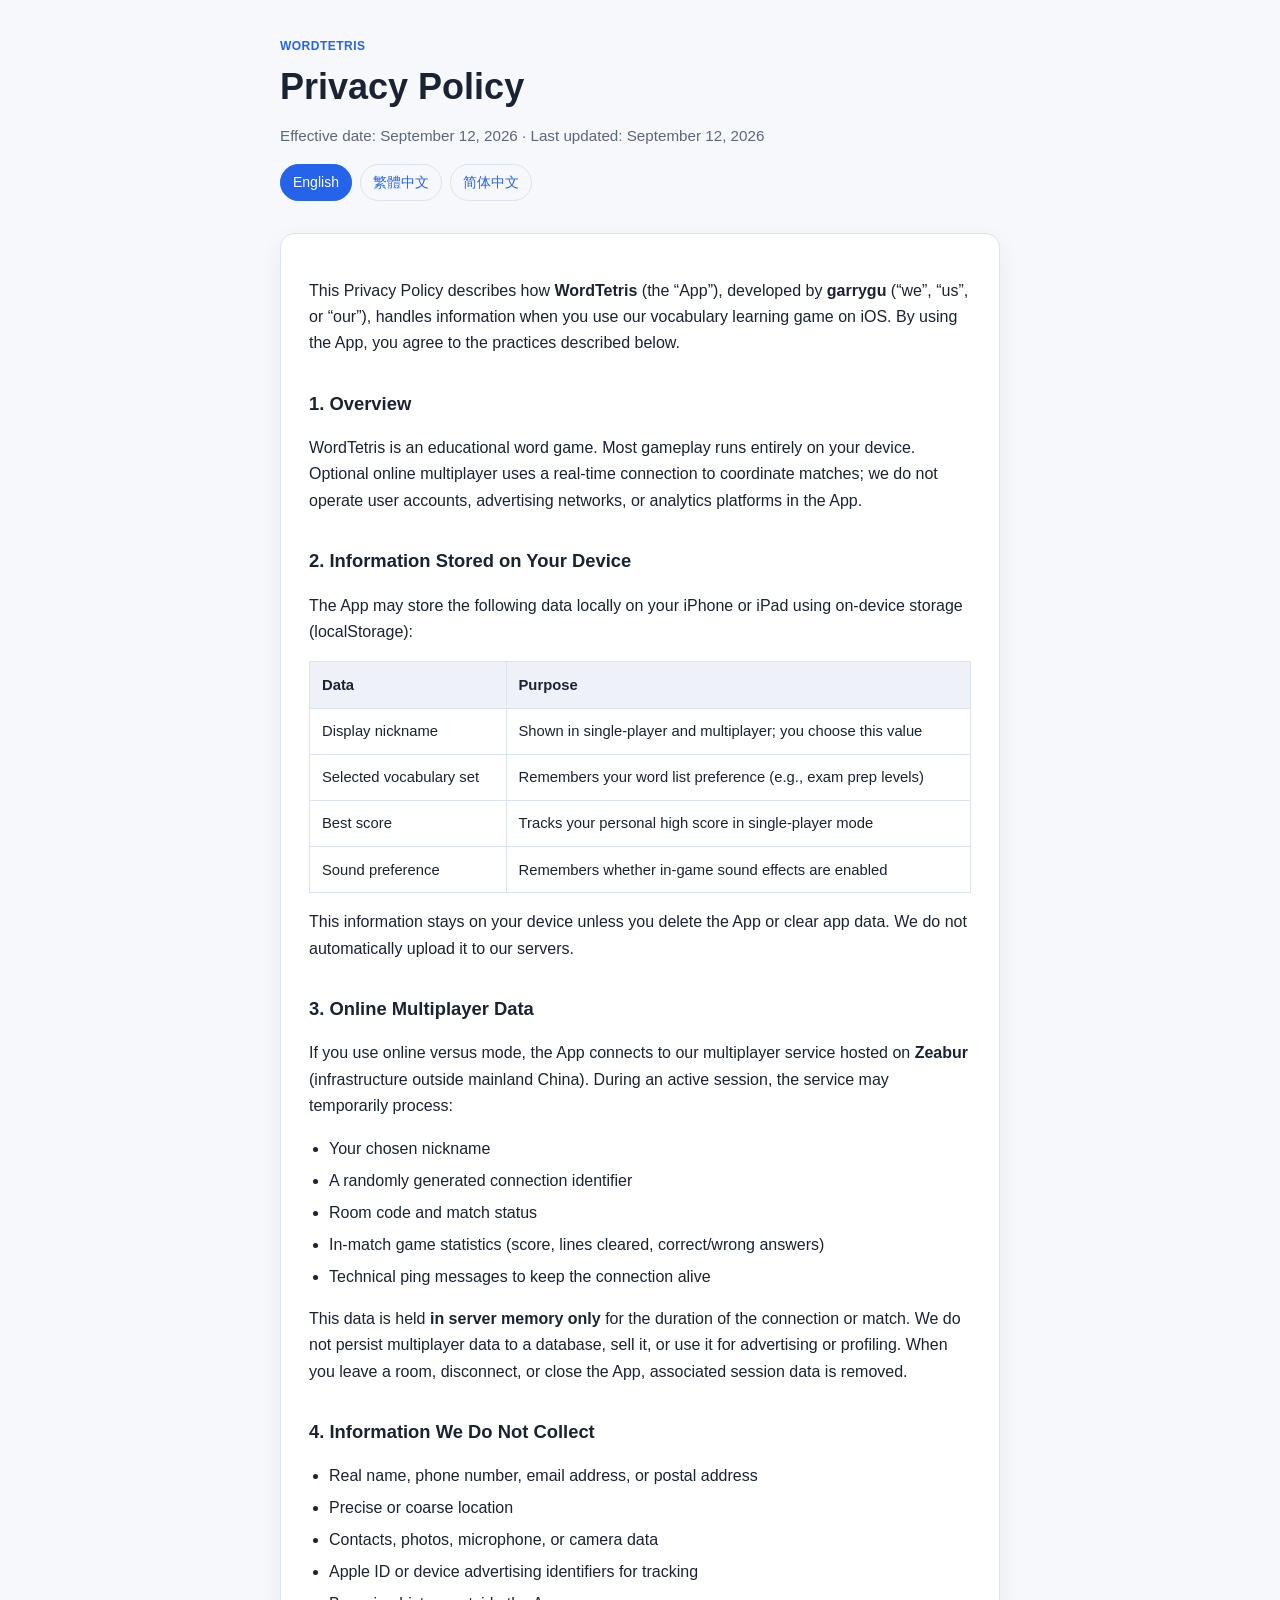
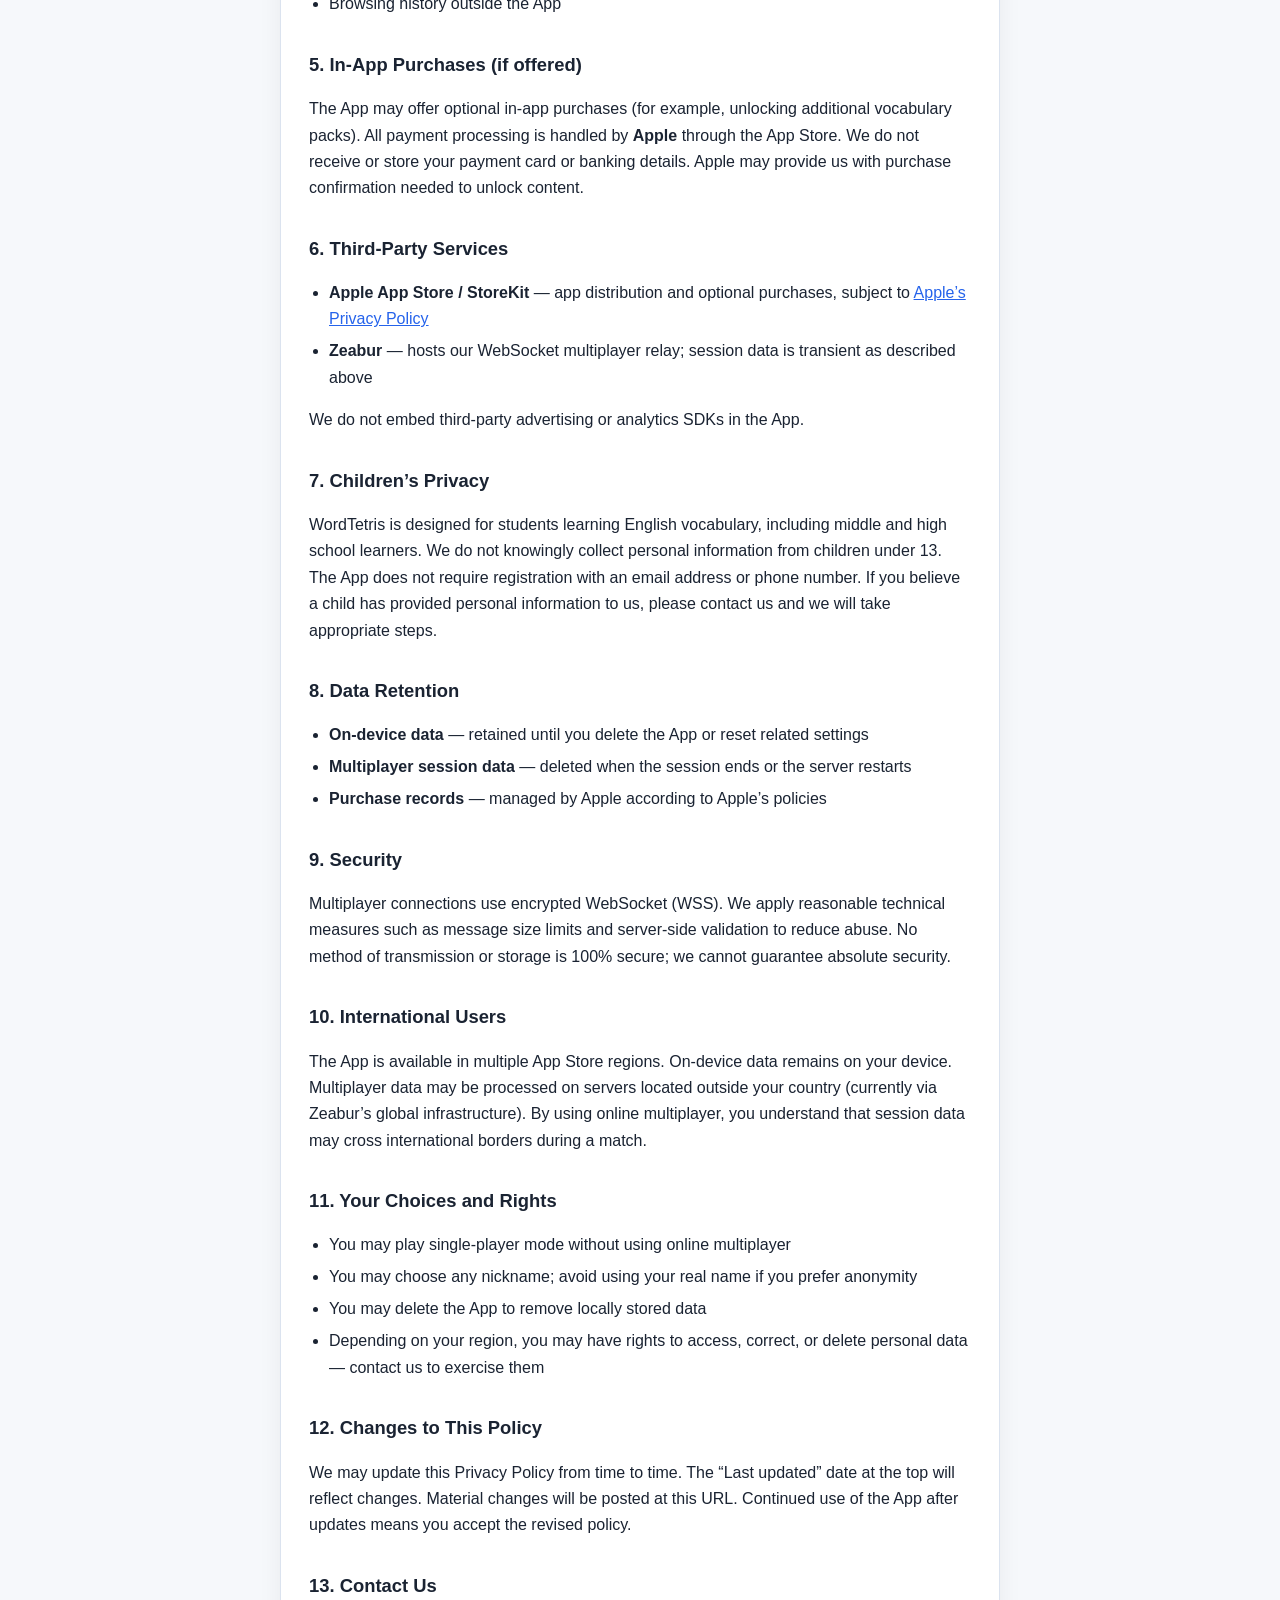
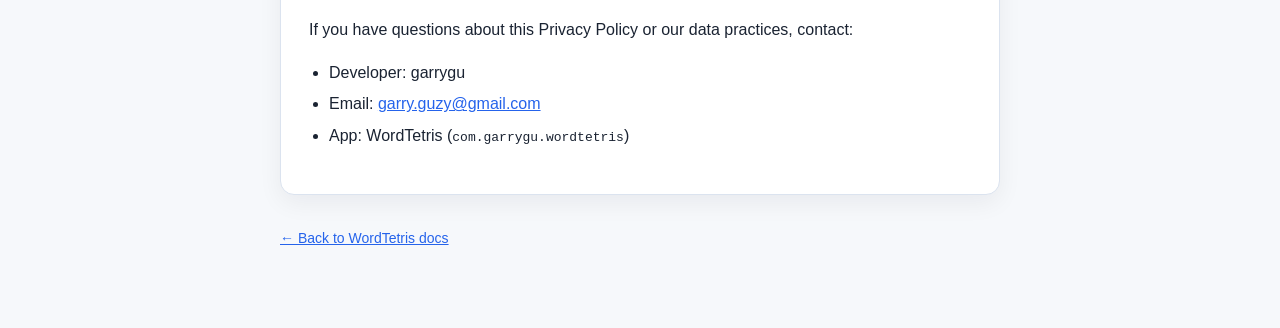
==== privacy/index.html @ 92c7fffc "Add WordTetris privacy policy pages for App Store release. Publish English and Chinese privacy polic" ====
<!DOCTYPE html>
<html lang="en">
<head>
  <meta charset="UTF-8">
  <meta name="viewport" content="width=device-width, initial-scale=1.0">
  <title>WordTetris Privacy Policy</title>
  <link rel="stylesheet" href="../assets/style.css">
  <link rel="alternate" hreflang="en" href="index.html">
  <link rel="alternate" hreflang="zh-Hant" href="zh-Hant.html">
  <link rel="alternate" hreflang="zh-Hans" href="zh-Hans.html">
</head>
<body>
  <div class="wrap">
    <header>
      <div class="badge">WordTetris</div>
      <h1>Privacy Policy</h1>
      <p class="meta">Effective date: September 12, 2026 · Last updated: September 12, 2026</p>
      <nav class="lang-nav" aria-label="Language">
        <a href="index.html" aria-current="page">English</a>
        <a href="zh-Hant.html">繁體中文</a>
        <a href="zh-Hans.html">简体中文</a>
      </nav>
    </header>

    <main class="card">
      <p>
        This Privacy Policy describes how <strong>WordTetris</strong> (the “App”), developed by
        <strong>garrygu</strong> (“we”, “us”, or “our”), handles information when you use our
        vocabulary learning game on iOS. By using the App, you agree to the practices described below.
      </p>

      <h2>1. Overview</h2>
      <p>
        WordTetris is an educational word game. Most gameplay runs entirely on your device.
        Optional online multiplayer uses a real-time connection to coordinate matches; we do not operate
        user accounts, advertising networks, or analytics platforms in the App.
      </p>

      <h2>2. Information Stored on Your Device</h2>
      <p>The App may store the following data locally on your iPhone or iPad using on-device storage (localStorage):</p>
      <table>
        <thead>
          <tr>
            <th>Data</th>
            <th>Purpose</th>
          </tr>
        </thead>
        <tbody>
          <tr>
            <td>Display nickname</td>
            <td>Shown in single-player and multiplayer; you choose this value</td>
          </tr>
          <tr>
            <td>Selected vocabulary set</td>
            <td>Remembers your word list preference (e.g., exam prep levels)</td>
          </tr>
          <tr>
            <td>Best score</td>
            <td>Tracks your personal high score in single-player mode</td>
          </tr>
          <tr>
            <td>Sound preference</td>
            <td>Remembers whether in-game sound effects are enabled</td>
          </tr>
        </tbody>
      </table>
      <p>
        This information stays on your device unless you delete the App or clear app data.
        We do not automatically upload it to our servers.
      </p>

      <h2>3. Online Multiplayer Data</h2>
      <p>
        If you use online versus mode, the App connects to our multiplayer service hosted on
        <strong>Zeabur</strong> (infrastructure outside mainland China). During an active session, the service may temporarily process:
      </p>
      <ul>
        <li>Your chosen nickname</li>
        <li>A randomly generated connection identifier</li>
        <li>Room code and match status</li>
        <li>In-match game statistics (score, lines cleared, correct/wrong answers)</li>
        <li>Technical ping messages to keep the connection alive</li>
      </ul>
      <p>
        This data is held <strong>in server memory only</strong> for the duration of the connection or match.
        We do not persist multiplayer data to a database, sell it, or use it for advertising or profiling.
        When you leave a room, disconnect, or close the App, associated session data is removed.
      </p>

      <h2>4. Information We Do Not Collect</h2>
      <ul>
        <li>Real name, phone number, email address, or postal address</li>
        <li>Precise or coarse location</li>
        <li>Contacts, photos, microphone, or camera data</li>
        <li>Apple ID or device advertising identifiers for tracking</li>
        <li>Browsing history outside the App</li>
      </ul>

      <h2>5. In-App Purchases (if offered)</h2>
      <p>
        The App may offer optional in-app purchases (for example, unlocking additional vocabulary packs).
        All payment processing is handled by <strong>Apple</strong> through the App Store.
        We do not receive or store your payment card or banking details.
        Apple may provide us with purchase confirmation needed to unlock content.
      </p>

      <h2>6. Third-Party Services</h2>
      <ul>
        <li><strong>Apple App Store / StoreKit</strong> — app distribution and optional purchases, subject to <a href="https://www.apple.com/legal/privacy/">Apple’s Privacy Policy</a></li>
        <li><strong>Zeabur</strong> — hosts our WebSocket multiplayer relay; session data is transient as described above</li>
      </ul>
      <p>We do not embed third-party advertising or analytics SDKs in the App.</p>

      <h2>7. Children’s Privacy</h2>
      <p>
        WordTetris is designed for students learning English vocabulary, including middle and high school learners.
        We do not knowingly collect personal information from children under 13.
        The App does not require registration with an email address or phone number.
        If you believe a child has provided personal information to us, please contact us and we will take appropriate steps.
      </p>

      <h2>8. Data Retention</h2>
      <ul>
        <li><strong>On-device data</strong> — retained until you delete the App or reset related settings</li>
        <li><strong>Multiplayer session data</strong> — deleted when the session ends or the server restarts</li>
        <li><strong>Purchase records</strong> — managed by Apple according to Apple’s policies</li>
      </ul>

      <h2>9. Security</h2>
      <p>
        Multiplayer connections use encrypted WebSocket (WSS). We apply reasonable technical measures
        such as message size limits and server-side validation to reduce abuse.
        No method of transmission or storage is 100% secure; we cannot guarantee absolute security.
      </p>

      <h2>10. International Users</h2>
      <p>
        The App is available in multiple App Store regions. On-device data remains on your device.
        Multiplayer data may be processed on servers located outside your country (currently via Zeabur’s global infrastructure).
        By using online multiplayer, you understand that session data may cross international borders during a match.
      </p>

      <h2>11. Your Choices and Rights</h2>
      <ul>
        <li>You may play single-player mode without using online multiplayer</li>
        <li>You may choose any nickname; avoid using your real name if you prefer anonymity</li>
        <li>You may delete the App to remove locally stored data</li>
        <li>Depending on your region, you may have rights to access, correct, or delete personal data — contact us to exercise them</li>
      </ul>

      <h2>12. Changes to This Policy</h2>
      <p>
        We may update this Privacy Policy from time to time. The “Last updated” date at the top will reflect changes.
        Material changes will be posted at this URL. Continued use of the App after updates means you accept the revised policy.
      </p>

      <h2>13. Contact Us</h2>
      <p>
        If you have questions about this Privacy Policy or our data practices, contact:
      </p>
      <ul>
        <li>Developer: garrygu</li>
        <li>Email: <a href="mailto:garry.guzy@gmail.com">garry.guzy@gmail.com</a></li>
        <li>App: WordTetris (<code>com.garrygu.wordtetris</code>)</li>
      </ul>
    </main>

    <footer>
      <p><a href="../">← Back to WordTetris docs</a></p>
    </footer>
  </div>
</body>
</html>
---- assets/style.css ----
:root {
  color-scheme: light dark;
  --bg: #f6f8fb;
  --card: #ffffff;
  --text: #1a2332;
  --muted: #5b677a;
  --accent: #2563eb;
  --border: #dbe3ef;
  --code-bg: #eef2f8;
}

@media (prefers-color-scheme: dark) {
  :root {
    --bg: #0f1419;
    --card: #171d26;
    --text: #e8edf5;
    --muted: #9aa7ba;
    --accent: #60a5fa;
    --border: #2a3444;
    --code-bg: #222b38;
  }
}

* {
  box-sizing: border-box;
}

body {
  margin: 0;
  font-family: -apple-system, BlinkMacSystemFont, "Segoe UI", Roboto, "Helvetica Neue", Arial, sans-serif;
  line-height: 1.65;
  color: var(--text);
  background: var(--bg);
}

.wrap {
  max-width: 760px;
  margin: 0 auto;
  padding: 2rem 1.25rem 4rem;
}

header {
  margin-bottom: 2rem;
}

.badge {
  display: inline-block;
  font-size: 0.75rem;
  font-weight: 600;
  letter-spacing: 0.04em;
  text-transform: uppercase;
  color: var(--accent);
  margin-bottom: 0.5rem;
}

h1 {
  margin: 0 0 0.5rem;
  font-size: clamp(1.75rem, 4vw, 2.25rem);
  line-height: 1.2;
}

.meta {
  color: var(--muted);
  font-size: 0.95rem;
}

.card {
  background: var(--card);
  border: 1px solid var(--border);
  border-radius: 14px;
  padding: 1.75rem;
  box-shadow: 0 8px 24px rgba(15, 23, 42, 0.06);
}

.card + .card {
  margin-top: 1rem;
}

h2 {
  margin: 2rem 0 0.75rem;
  font-size: 1.15rem;
}

h2:first-child {
  margin-top: 0;
}

p, li {
  color: var(--text);
}

ul {
  padding-left: 1.25rem;
}

li + li {
  margin-top: 0.35rem;
}

a {
  color: var(--accent);
}

.lang-nav {
  display: flex;
  flex-wrap: wrap;
  gap: 0.5rem;
  margin-top: 1rem;
}

.lang-nav a {
  display: inline-block;
  padding: 0.35rem 0.75rem;
  border: 1px solid var(--border);
  border-radius: 999px;
  text-decoration: none;
  font-size: 0.875rem;
}

.lang-nav a[aria-current="page"] {
  background: var(--accent);
  border-color: var(--accent);
  color: #fff;
}

table {
  width: 100%;
  border-collapse: collapse;
  font-size: 0.925rem;
  margin: 1rem 0;
}

th, td {
  border: 1px solid var(--border);
  padding: 0.65rem 0.75rem;
  text-align: left;
  vertical-align: top;
}

th {
  background: var(--code-bg);
}

footer {
  margin-top: 2rem;
  color: var(--muted);
  font-size: 0.875rem;
}

.home-links {
  display: grid;
  gap: 0.75rem;
  margin-top: 1.5rem;
}

.home-links a {
  display: block;
  padding: 1rem 1.25rem;
  border: 1px solid var(--border);
  border-radius: 12px;
  text-decoration: none;
  background: var(--card);
}

.home-links a strong {
  display: block;
  margin-bottom: 0.25rem;
  color: var(--text);
}

.home-links a span {
  color: var(--muted);
  font-size: 0.9rem;
}
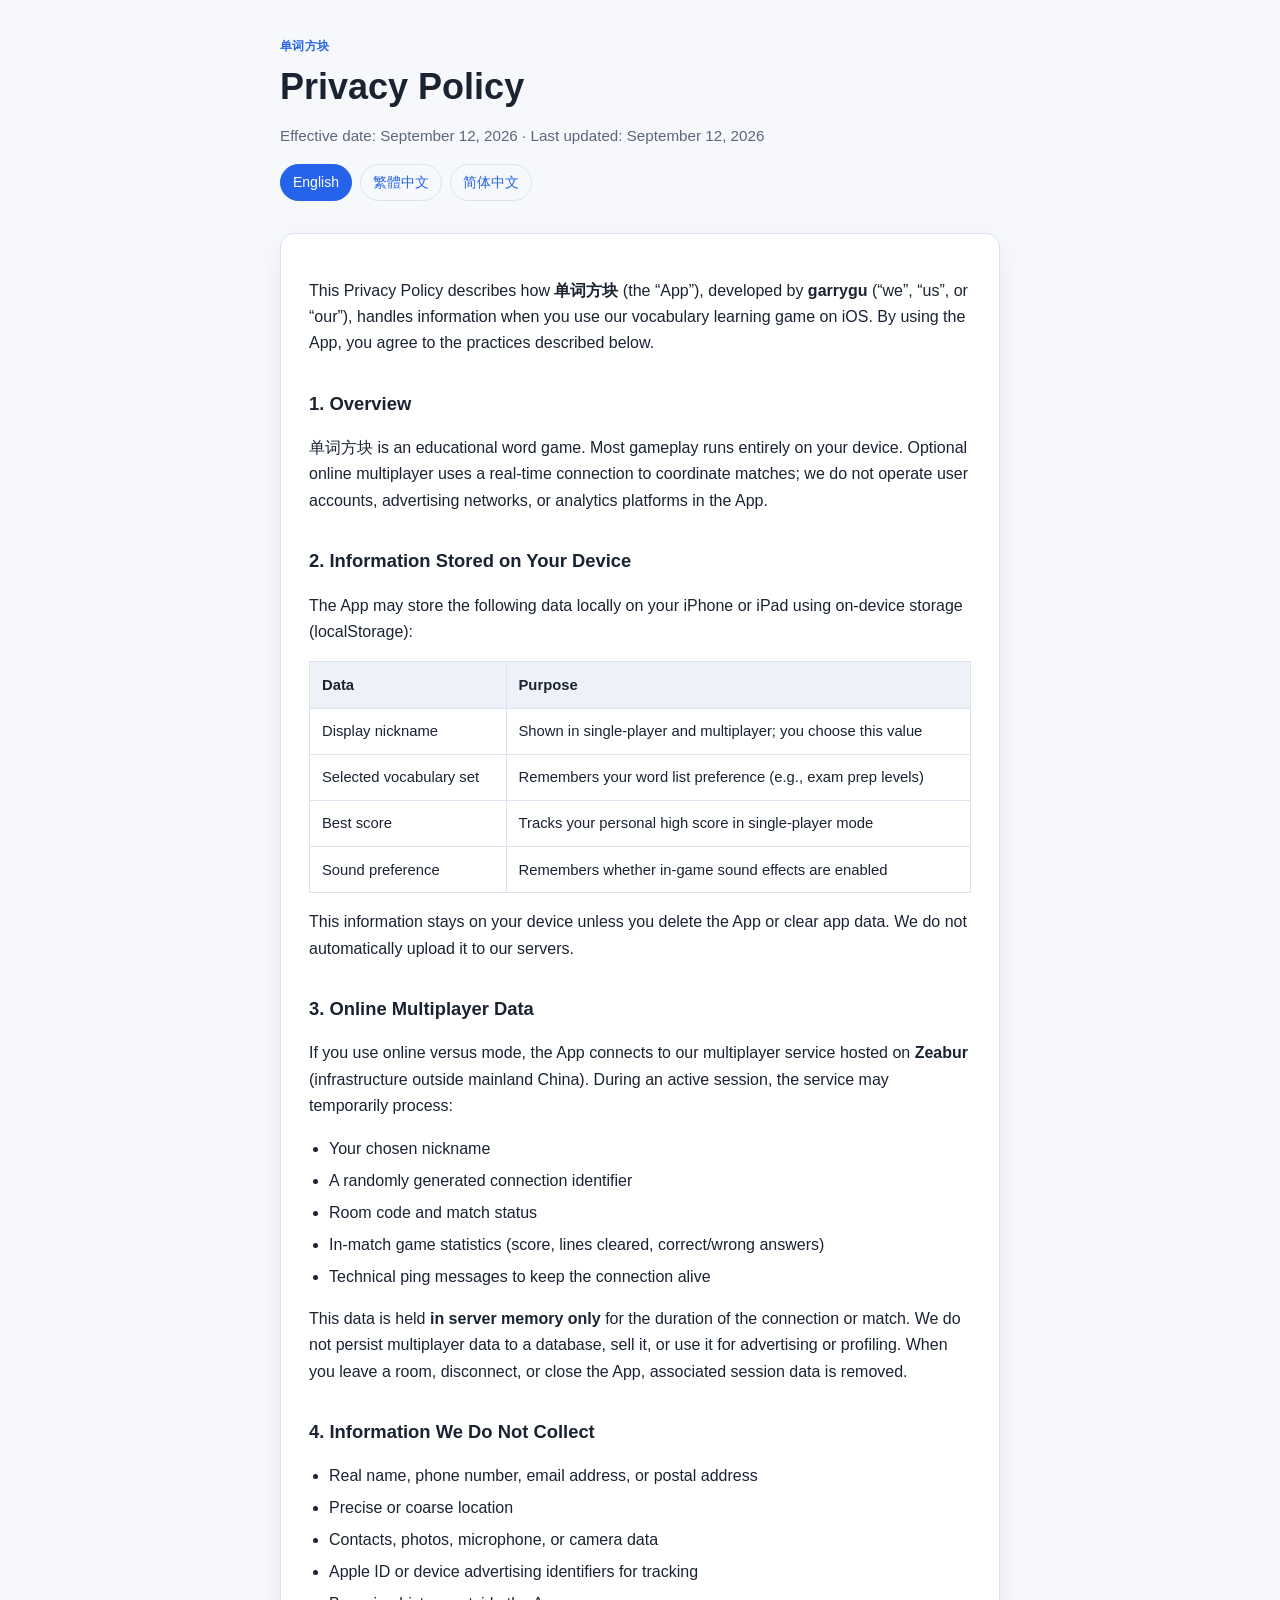
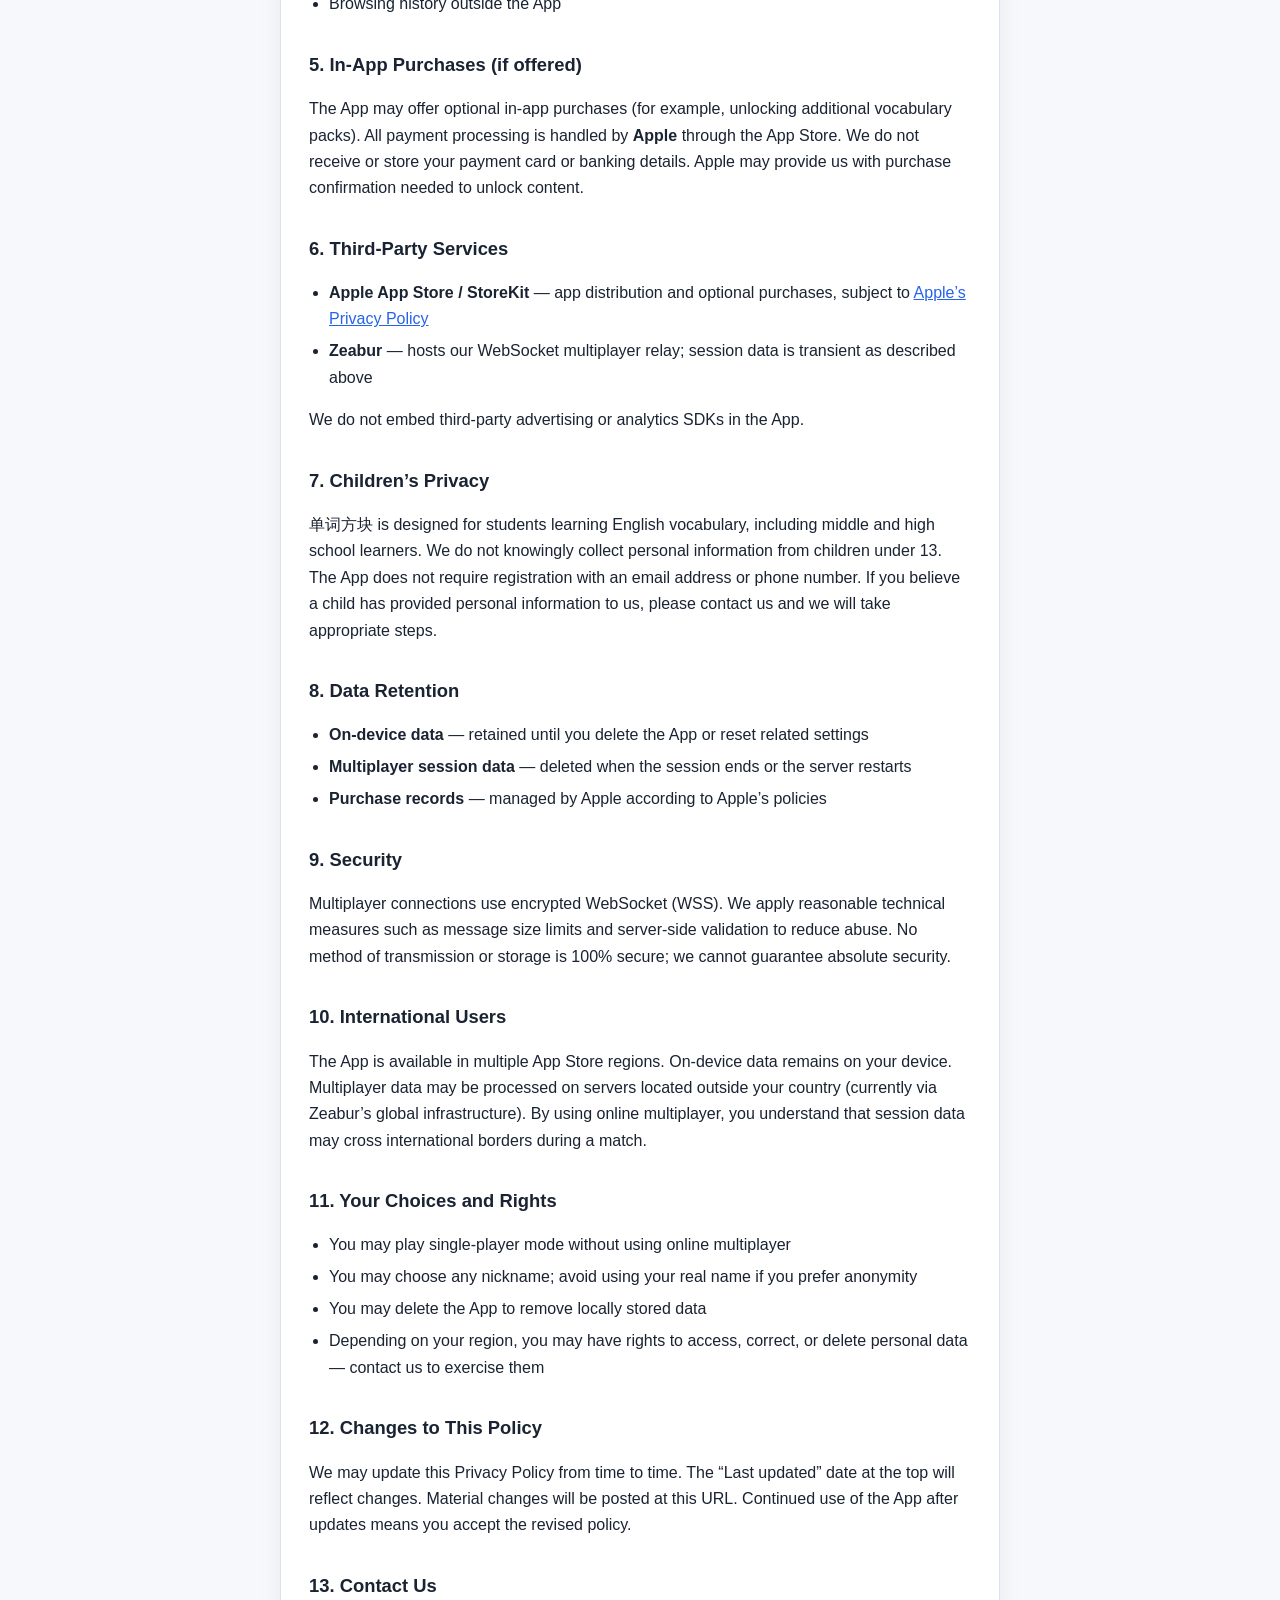
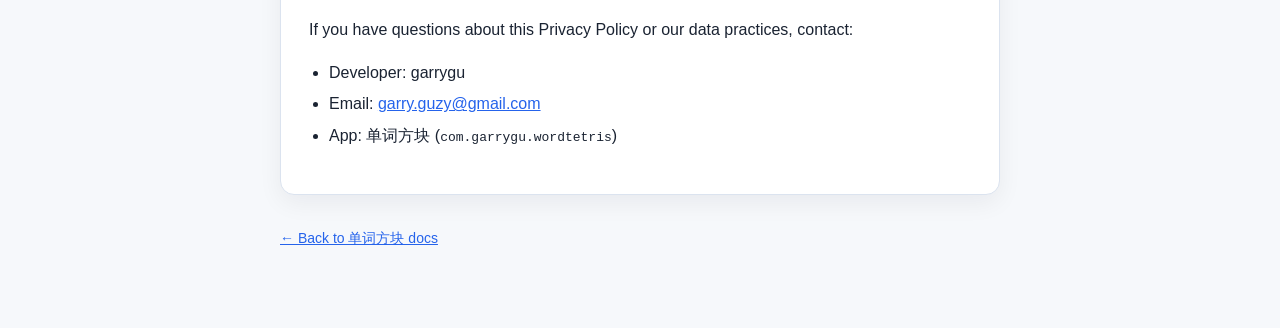
==== commit f1f4ee35: "Update privacy policy and docs for 单词方块 rebrand. Replace WordTetris references with the new App Stor" ====
--- a/privacy/index.html
+++ b/privacy/index.html
@@ -3,7 +3,7 @@
 <head>
   <meta charset="UTF-8">
   <meta name="viewport" content="width=device-width, initial-scale=1.0">
-  <title>WordTetris Privacy Policy</title>
+  <title>单词方块 Privacy Policy</title>
   <link rel="stylesheet" href="../assets/style.css">
   <link rel="alternate" hreflang="en" href="index.html">
   <link rel="alternate" hreflang="zh-Hant" href="zh-Hant.html">
@@ -12,7 +12,7 @@
 <body>
   <div class="wrap">
     <header>
-      <div class="badge">WordTetris</div>
+      <div class="badge">单词方块</div>
       <h1>Privacy Policy</h1>
       <p class="meta">Effective date: September 12, 2026 · Last updated: September 12, 2026</p>
       <nav class="lang-nav" aria-label="Language">
@@ -24,14 +24,14 @@
 
     <main class="card">
       <p>
-        This Privacy Policy describes how <strong>WordTetris</strong> (the “App”), developed by
+        This Privacy Policy describes how <strong>单词方块</strong> (the “App”), developed by
         <strong>garrygu</strong> (“we”, “us”, or “our”), handles information when you use our
         vocabulary learning game on iOS. By using the App, you agree to the practices described below.
       </p>
 
       <h2>1. Overview</h2>
       <p>
-        WordTetris is an educational word game. Most gameplay runs entirely on your device.
+        单词方块 is an educational word game. Most gameplay runs entirely on your device.
         Optional online multiplayer uses a real-time connection to coordinate matches; we do not operate
         user accounts, advertising networks, or analytics platforms in the App.
       </p>
@@ -113,7 +113,7 @@
 
       <h2>7. Children’s Privacy</h2>
       <p>
-        WordTetris is designed for students learning English vocabulary, including middle and high school learners.
+        单词方块 is designed for students learning English vocabulary, including middle and high school learners.
         We do not knowingly collect personal information from children under 13.
         The App does not require registration with an email address or phone number.
         If you believe a child has provided personal information to us, please contact us and we will take appropriate steps.
@@ -161,12 +161,12 @@
       <ul>
         <li>Developer: garrygu</li>
         <li>Email: <a href="mailto:garry.guzy@gmail.com">garry.guzy@gmail.com</a></li>
-        <li>App: WordTetris (<code>com.garrygu.wordtetris</code>)</li>
+        <li>App: 单词方块 (<code>com.garrygu.wordtetris</code>)</li>
       </ul>
     </main>
 
     <footer>
-      <p><a href="../">← Back to WordTetris docs</a></p>
+      <p><a href="../">← Back to 单词方块 docs</a></p>
     </footer>
   </div>
 </body>
